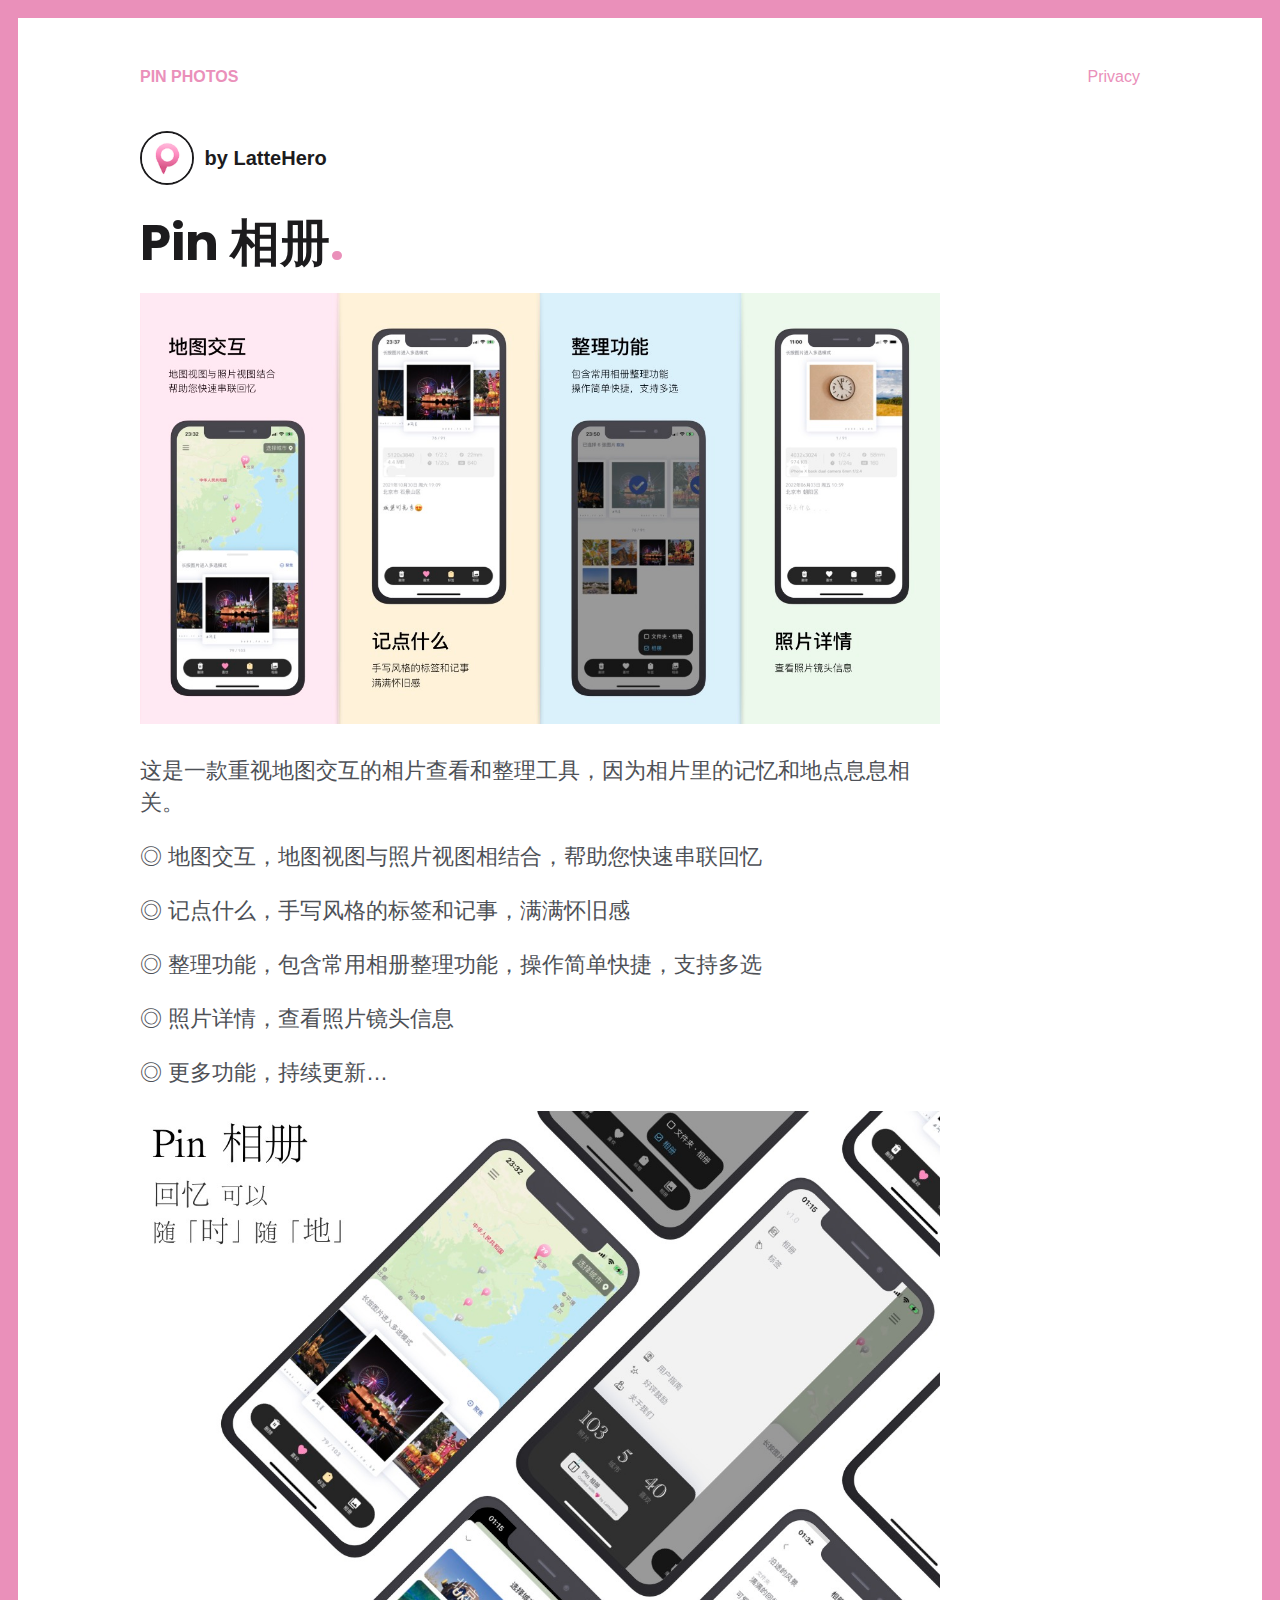
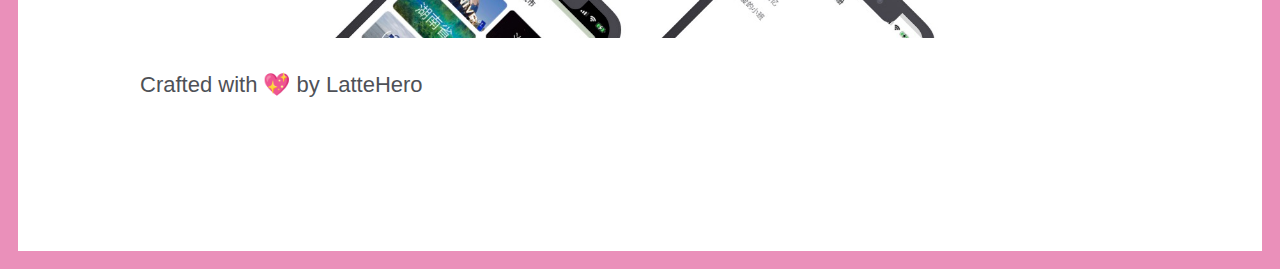
==== index.html @ 7cf43f6b "2022-06-03 0508" ====
<!DOCTYPE html>
<html lang="en">

<head>
	<meta name="generator" content="Hugo 0.84.4" />
  <meta charset="utf-8">
  <meta http-equiv="x-ua-compatible" content="ie=edge">
  <title>Pin 相册 - Pin Photos</title>
  <meta name="viewport" content="width=device-width, initial-scale=1">
  <link rel="icon" href="/favicon.png">

  
  
  <link rel="stylesheet" href="/css/style.min.c9580556a481d213c620ce634b6a5c209f0c7609da5877fe0b130966073b75ce.css">
  

  
    <meta name="description" content="The hallway smelt of boiled cabbage and old rag mats."/>
    <meta property="og:title" content="Pin 相册"/>
    <meta property="og:type" content="website"/>
    <meta property="og:url" content="/"/>
    
    <meta property="og:description" content="The hallway smelt of boiled cabbage and old rag mats."/>
    <meta name="twitter:card" content="summary"/>
    <meta name="twitter:site" content="@zerostaticio"/>
    <meta name="twitter:creator" content="@zerostaticio"/>
  

  <link rel="preconnect" href="https://fonts.gstatic.com">
  <link href="https://fonts.googleapis.com/css2?family=Poppins:wght@400;700&display=swap" rel="stylesheet"> 
</head>




<body class='page frame page-home'>
  <div id="menu-main-mobile" class="menu-main-mobile">
    <ul class="menu">
        
        
            
                <li class="menu-item-privacy">
                    <a href="/pages/privacy/">Privacy</a>
                </li>
            
        
    </ul>
</div>
  <div id="wrapper" class="wrapper">
    <div class='header'>
  <a class="header-logo" href="/">Pin Photos</a>
  <div class="menu-main">
    <ul>
        
        
            <li class="menu-item-privacy">
                <a href="/pages/privacy/">Privacy</a>
            </li>
        
    </ul>
  </div>
  <div id="toggle-menu-main-mobile" class="hamburger-trigger">
    <button class="hamburger">Menu</button>
  </div>
</div>
    

  
    <div class="author author-large">
  <img width="50" class="author-image" src="/images/pinphotos.png" alt="by LatteHero" />
  <span class="author-name">by LatteHero</span>
  <span class="author-title"></span>
</div>
  

  <div class="intro">
    <h2>Pin 相册<span class="dot">.</span></h2>
    <div class="intro-content"><p><img src="images/app-function.jpg" alt=""></p>
<p>这是一款重视地图交互的相片查看和整理工具，因为相片里的记忆和地点息息相关。</p>
<p>◎ 地图交互，地图视图与照片视图相结合，帮助您快速串联回忆</p>
<p>◎ 记点什么，手写风格的标签和记事，满满怀旧感</p>
<p>◎ 整理功能，包含常用相册整理功能，操作简单快捷，支持多选</p>
<p>◎ 照片详情，查看照片镜头信息</p>
<p>◎ 更多功能，持续更新&hellip;</p>
<p><img src="images/app-storyboard.jpg" alt=""></p>
<p>Crafted with 💖 by LatteHero</p>
</div>
  </div>

  


    <div class="footer">
  
</div>
  </div>

  

  

  
  <script type="text/javascript" src="/js/bundle.min.575671c6da23c3563d465f9cfa3d2857fc0239531a2e8ea1fb6812017653b4d7.js"></script>
  

  
  

  
  
  
    
  


</body>
</html>
---- css/style.min.c9580556a481d213c620ce634b6a5c209f0c7609da5877fe0b130966073b75ce.css ----
:root{--font-family-heading:'Poppins', sans-serif;--font-family-paragraph:Helvetica, sans-serif;--font-family-mono:monospace;--base-color:#ffffff;--base-offset-color:#eaeaea;--highlight-color:#EA90BA;--heading-color:#1c1b1d;--text-color:#4e5157}body,html{margin:0;padding:0}ol,ul{margin:0;padding:0;list-style:none}ol li,ul li{list-style:none}h1,h2,h3{margin-top:20px;margin-bottom:20px}.header{display:flex;justify-content:space-between;align-items:center;margin-bottom:30px;font-size:16px}@media(min-width:767px){.header{padding-bottom:5px;margin-bottom:40px}}.header a.header-logo{font-weight:700;text-transform:uppercase;margin-right:30px}.hamburger-trigger{height:30px;display:flex;align-items:center}@media(min-width:992px){.hamburger-trigger{display:none}}.hamburger{border:none;cursor:pointer;outline:none;position:relative;display:block;width:30px;height:20px;background:0 0;border-top:2px solid;border-bottom:2px solid;font-size:0;transition:all .25s ease-in-out;color:var(--highlight-color)}.hamburger:before,.hamburger:after{content:'';display:block;width:100%;height:2px;position:absolute;top:50%;left:50%;background:currentColor;transform:translate(-50%,-50%);transition:transform .25s ease-in-out}.hamburger:hover{opacity:.7}.hamburger.is-active{border-color:transparent;z-index:100;color:var(--base-color)}.hamburger.is-active:hover{opacity:1}.hamburger.is-active:before{transform:translate(-50%,-50%)rotate(45deg)}.hamburger.is-active:after{transform:translate(-50%,-50%)rotate(-45deg)}.footer{margin-top:30px}@media(min-width:767px){.footer{padding-top:40px}}.social-icon{margin-right:10px}.social-icon a{text-decoration:none}.social-icon a:hover{text-decoration:none}.social-icon a:hover img{opacity:.7}a{color:var(--highlight-color);text-decoration:none}a:hover{text-decoration:underline}h1,h2,h3{margin-top:20px;margin-bottom:20px;color:var(--heading-color);font-family:var(--font-family-heading)}p{color:var(--text-color);font-family:var(--font-family-paragraph);font-size:18px;line-height:24px}ol,ul{margin:0;padding:0;list-style:none}ol li,ul li{list-style:none}.content{font-size:18px}.content p{font-size:18px;line-height:1.6;margin:0;padding:0;margin-bottom:20px}.content h1{font-size:40px;line-height:1.6;font-weight:700;margin-top:30px;margin-bottom:20px}.content h1:first-of-type{margin-top:0}.content h2{font-size:28px;line-height:1.4;font-weight:700;margin-top:30px;margin-bottom:20px}.content h2:first-of-type{margin-top:0}@media(min-width:767px){.content h2{font-size:30px;line-height:1.4}}.content h3{font-size:22px;line-height:1.4;font-weight:700;margin-top:30px;margin-bottom:20px}.content ul,.content ol{margin-left:0;margin-top:10px;margin-bottom:20px;list-style:disc}.content ul li,.content ol li{font-size:18px;line-height:20px;margin-bottom:10px;margin-left:0}@media(min-width:767px){.content ul li,.content ol li{margin-left:20px}}@media(min-width:767px){.content ul,.content ol{margin-left:20px}}.content a{text-decoration:underline}.content blockquote{border-left:5px solid var(--highlight-color);margin:30px 0;padding:20px}.content blockquote p{font-size:20px;display:inline;color:var(--color-base-text)}.content img{margin:40px 0;max-width:100%;height:auto}.content figure{margin:2.6rem 0 1.18rem}.content figure img{margin:0}.content figure figcaption{margin-top:10px}.content figure figcaption h4{margin:0;font-size:1rem;font-weight:700}.content figure figcaption p{margin:0}.content code,.content pre{font-family:var(--font-family-monospace)}.content .highlight pre{border-radius:3px;font-size:14px;line-height:18px;padding:30px;overflow:auto;font-family:var(--font-family-monospace)}.dot{color:var(--highlight-color)}.footnotes ol{list-style:decimal}.footnotes ol li{list-style:decimal}.intro{margin-bottom:60px}.intro h1{font-size:48px;line-height:56px;margin-top:0;margin-bottom:30px}@media(min-width:767px){.intro h1{width:80%;font-size:88px;line-height:94px;margin-bottom:50px}}.intro h1 strong{color:var(--highlight-color)}.intro h2{font-size:50px;line-height:56px}@media(min-width:767px){.intro h2{width:80%}}.intro p{font-size:20px;line-height:26px}@media(min-width:767px){.intro p{width:80%;font-size:22px;line-height:32px}}.intro .read-more{font-size:20px;line-height:26px;font-weight:700}@media(min-width:767px){.intro .read-more{font-size:22px;line-height:32px}}.intro img{max-width:100%}.summary{margin-bottom:50px;font-size:18px;line-height:24px}@media(min-width:767px){.summary{margin-bottom:80px;font-size:18px;line-height:26px}}.summary .summary-date{font-weight:700;color:var(--heading-color)}.summary .summary-title{margin:16px 0;width:80%;font-size:34px;line-height:38px}@media(min-width:767px){.summary .summary-title{width:80%;font-size:52px;line-height:58px}}.summary .summary-description{width:80%}.author{margin-top:30px;margin-bottom:30px;color:var(--heading-color)}.author img{width:30px;height:30px;border-radius:50%;display:inline-block;vertical-align:middle;border:2px solid var(--heading-color)}.author .author-name{display:inline-block;vertical-align:middle;font-weight:700;margin-left:5px}.author .author-date{display:inline-block;vertical-align:middle}.author-large{font-size:20px}.author-large img{width:50px;height:50px}.author-large .author-name{display:inline-block;vertical-align:middle;font-weight:700;margin-left:5px}.author-large .author-title{display:inline-block;vertical-align:middle}ul.pagination{margin:0;padding:0;list-style:none;display:flex}ul.pagination li{display:inline-block}ul.pagination li a{display:inline-block;text-decoration:none;padding:5px 8px;border:2px solid var(--heading-color);border-right:none}ul.pagination li:last-of-type a{border-right:2px solid var(--heading-color)}.menu-main{display:none;flex:0}@media(min-width:992px){.menu-main{display:block}}.menu-main>ul{display:flex;align-items:center;justify-content:flex-start}.menu-main>ul>li{margin-right:10px}.menu-main>ul>li>a{display:inline-block;text-decoration:none}.menu-main>ul>li>a:hover{text-decoration:underline}.menu-main>ul>li.active>a{display:inline-block;font-weight:700}.menu-main>ul>li:last-of-type{margin-right:0}.menu-main-mobile{position:fixed;background:var(--highlight-color);top:0;left:0;width:100%;height:100vh;opacity:0;visibility:hidden;transition:opacity .35s,visibility .35s,height .35s;overflow:hidden;display:none;justify-content:center;flex-direction:column}.menu-main-mobile.open{opacity:1;visibility:visible;height:100%;z-index:10;display:flex}.menu-main-mobile.open li{animation:fadeInTop .5s ease forwards;animation-delay:.1s}.menu-main-mobile.open li:nth-of-type(2){animation-delay:.15s}.menu-main-mobile.open li:nth-of-type(3){animation-delay:.2s}.menu-main-mobile.open li:nth-of-type(4){animation-delay:.25s}.menu-main-mobile.open li:nth-of-type(5){animation-delay:.3s}.menu-main-mobile.open li:nth-of-type(6){animation-delay:.35s}.menu-main-mobile ul{font-size:2rem;font-family:var(--font-family-heading);text-align:center;list-style:none;margin:0;flex:0}.menu-main-mobile ul li{display:block;position:relative;opacity:0}.menu-main-mobile ul li a{display:block;position:relative;color:var(--base-color);text-decoration:none}.menu-main-mobile ul li a:hover{opacity:.7}.menu-main-mobile ul li ul.sub-menu{font-size:1.2rem}.hamburger-trigger{height:30px;display:flex;align-items:center}@media(min-width:992px){.hamburger-trigger{display:none}}.hamburger{border:none;cursor:pointer;outline:none;position:relative;display:block;width:30px;height:20px;background:0 0;border-top:2px solid;border-bottom:2px solid;font-size:0;transition:all .25s ease-in-out;color:var(--highlight-color)}.hamburger:before,.hamburger:after{content:'';display:block;width:100%;height:2px;position:absolute;top:50%;left:50%;background:currentColor;transform:translate(-50%,-50%);transition:transform .25s ease-in-out}.hamburger:hover{opacity:.7}.hamburger.is-active{border-color:transparent;z-index:100;color:var(--base-color)}.hamburger.is-active:hover{opacity:1}.hamburger.is-active:before{transform:translate(-50%,-50%)rotate(45deg)}.hamburger.is-active:after{transform:translate(-50%,-50%)rotate(-45deg)}@keyframes fadeInTop{0%{opacity:0;top:20%}100%{opacity:1;top:0}}.highlight{background:#f5f5f5}.highlight .hll{background-color:#ffc}.highlight .c{color:#998;font-style:italic}.highlight .err{color:#a61717;background-color:#e3d2d2}.highlight .k{color:#000;font-weight:700}.highlight .o{color:#000;font-weight:700}.highlight .cm{color:#998;font-style:italic}.highlight .cp{color:#999;font-weight:700;font-style:italic}.highlight .c1{color:#998;font-style:italic}.highlight .cs{color:#999;font-weight:700;font-style:italic}.highlight .gd{color:#000;background-color:#fdd}.highlight .ge{color:#000;font-style:italic}.highlight .gr{color:#a00}.highlight .gh{color:#999}.highlight .gi{color:#000;background-color:#dfd}.highlight .go{color:#888}.highlight .gp{color:#555}.highlight .gs{font-weight:700}.highlight .gu{color:#aaa}.highlight .gt{color:#a00}.highlight .kc{color:#000;font-weight:700}.highlight .kd{color:#000;font-weight:700}.highlight .kn{color:#000;font-weight:700}.highlight .kp{color:#000;font-weight:700}.highlight .kr{color:#000;font-weight:700}.highlight .kt{color:#458;font-weight:700}.highlight .m{color:#099}.highlight .s{color:#d01040}.highlight .na{color:teal}.highlight .nb{color:#0086b3}.highlight .nc{color:#458;font-weight:700}.highlight .no{color:teal}.highlight .nd{color:#3c5d5d;font-weight:700}.highlight .ni{color:purple}.highlight .ne{color:#900;font-weight:700}.highlight .nf{color:#900;font-weight:700}.highlight .nl{color:#900;font-weight:700}.highlight .nn{color:#555}.highlight .nt{color:navy}.highlight .nv{color:teal}.highlight .ow{color:#000;font-weight:700}.highlight .w{color:#bbb}.highlight .mf{color:#099}.highlight .mh{color:#099}.highlight .mi{color:#099}.highlight .mo{color:#099}.highlight .sb{color:#d01040}.highlight .sc{color:#d01040}.highlight .sd{color:#d01040}.highlight .s2{color:#d01040}.highlight .se{color:#d01040}.highlight .sh{color:#d01040}.highlight .si{color:#d01040}.highlight .sx{color:#d01040}.highlight .sr{color:#009926}.highlight .s1{color:#d01040}.highlight .ss{color:#990073}.highlight .bp{color:#999}.highlight .vc{color:teal}.highlight .vg{color:teal}.highlight .vi{color:teal}.highlight .il{color:#099}html,body{box-sizing:border-box}body{background:var(--base-color);font-family:var(--font-family-paragraph);color:var(--text-color);margin:0;padding:20px;overflow-x:hidden}@media(min-width:767px){body{padding:50px}}body.frame{min-height:100vh;border:18px solid var(--highlight-color)}.wrapper{max-width:1000px;margin:0 auto}
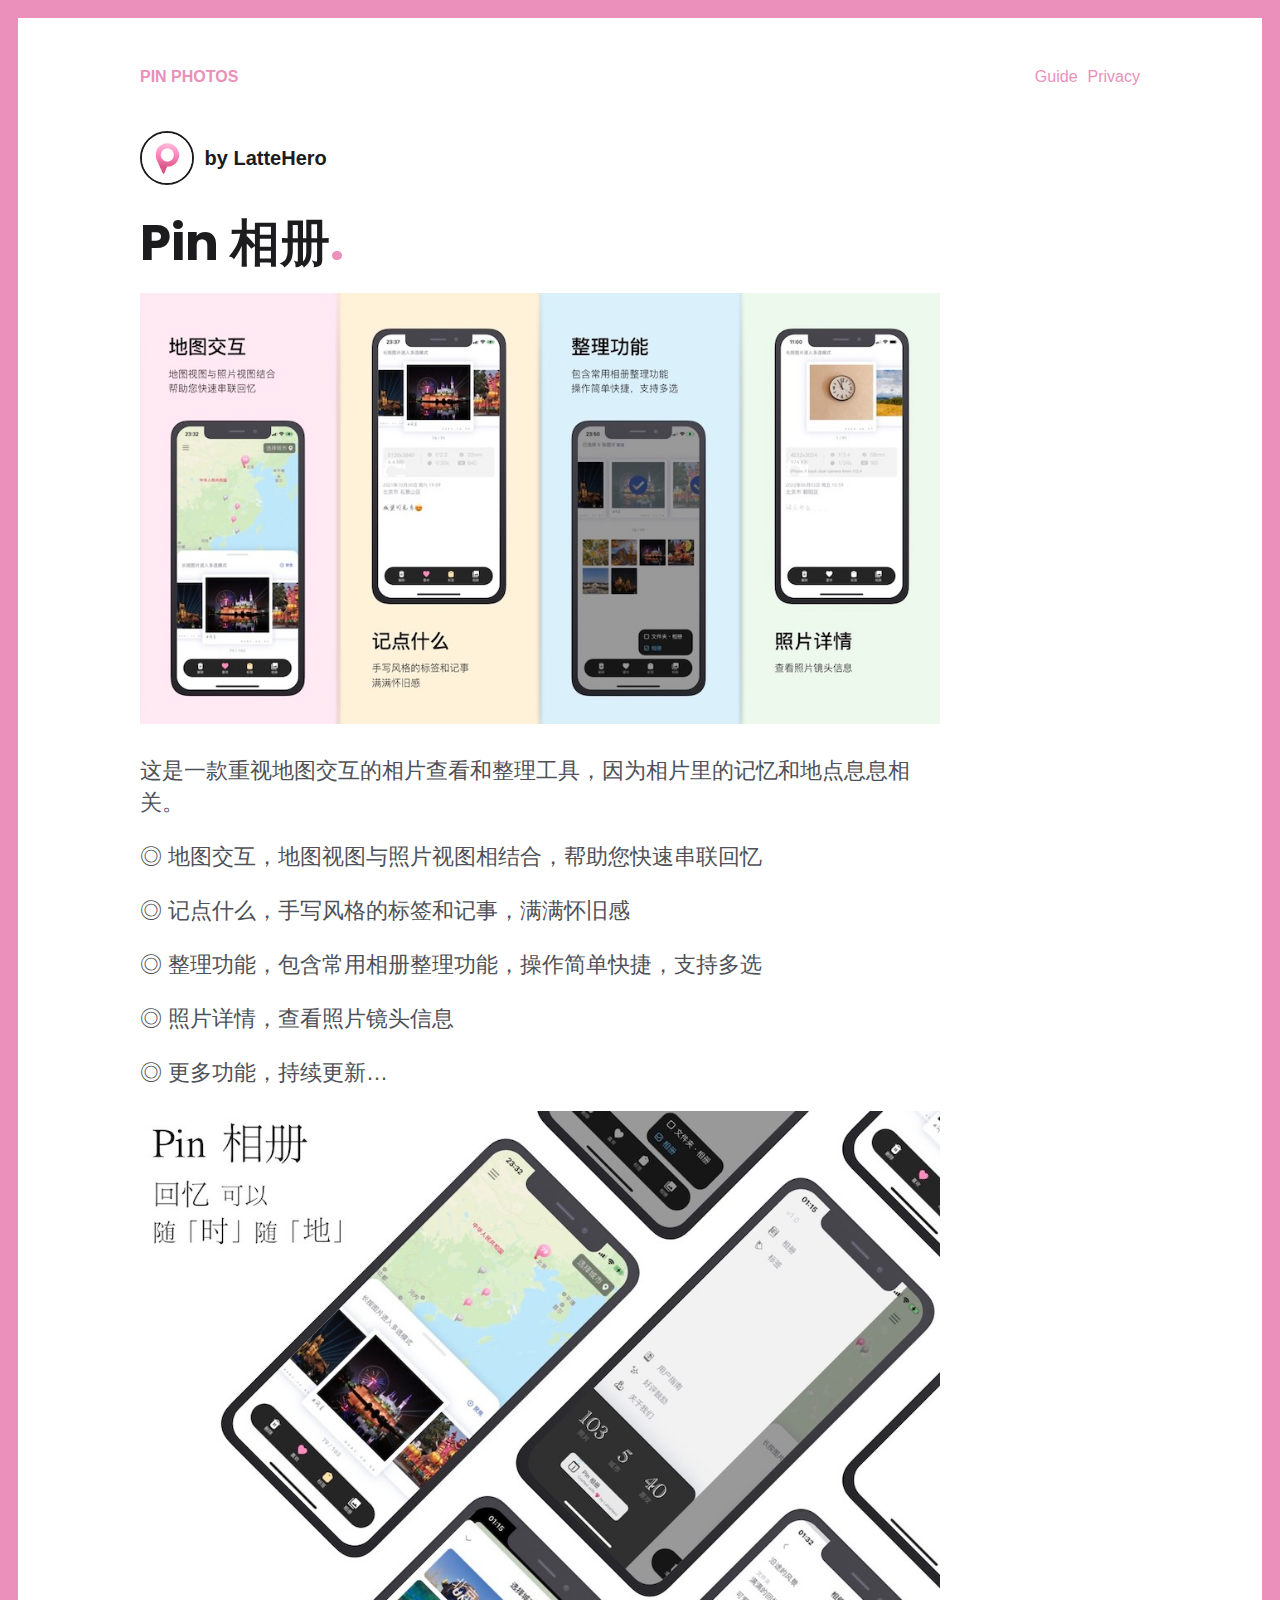
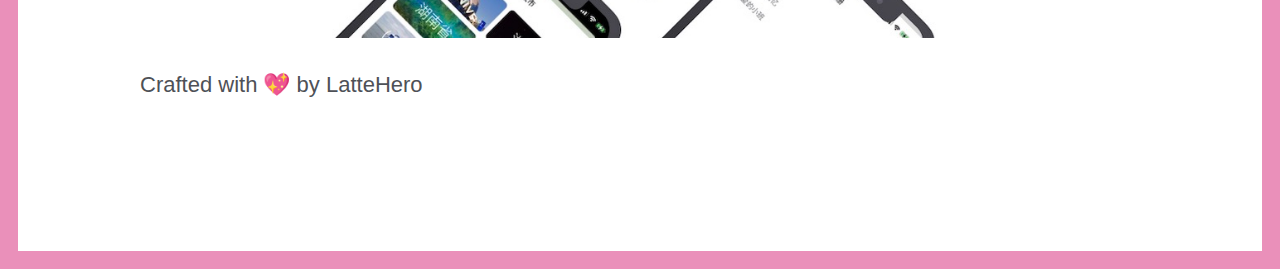
==== commit fef2c3cc: "2022-06-04 1210" ====
--- a/index.html
+++ b/index.html
@@ -39,6 +39,12 @@
         
         
             
+                <li class="menu-item-guide">
+                    <a href="/pages/guide/">Guide</a>
+                </li>
+            
+        
+            
                 <li class="menu-item-privacy">
                     <a href="/pages/privacy/">Privacy</a>
                 </li>
@@ -52,6 +58,10 @@
   <div class="menu-main">
     <ul>
         
+        
+            <li class="menu-item-guide">
+                <a href="/pages/guide/">Guide</a>
+            </li>
         
             <li class="menu-item-privacy">
                 <a href="/pages/privacy/">Privacy</a>
@@ -75,14 +85,14 @@
 
   <div class="intro">
     <h2>Pin 相册<span class="dot">.</span></h2>
-    <div class="intro-content"><p><img src="images/app-function.jpg" alt=""></p>
+    <div class="intro-content"><p><img src="/images/app-function.jpg" alt=""></p>
 <p>这是一款重视地图交互的相片查看和整理工具，因为相片里的记忆和地点息息相关。</p>
 <p>◎ 地图交互，地图视图与照片视图相结合，帮助您快速串联回忆</p>
 <p>◎ 记点什么，手写风格的标签和记事，满满怀旧感</p>
 <p>◎ 整理功能，包含常用相册整理功能，操作简单快捷，支持多选</p>
 <p>◎ 照片详情，查看照片镜头信息</p>
 <p>◎ 更多功能，持续更新&hellip;</p>
-<p><img src="images/app-storyboard.jpg" alt=""></p>
+<p><img src="/images/app-storyboard.jpg" alt=""></p>
 <p>Crafted with 💖 by LatteHero</p>
 </div>
   </div>
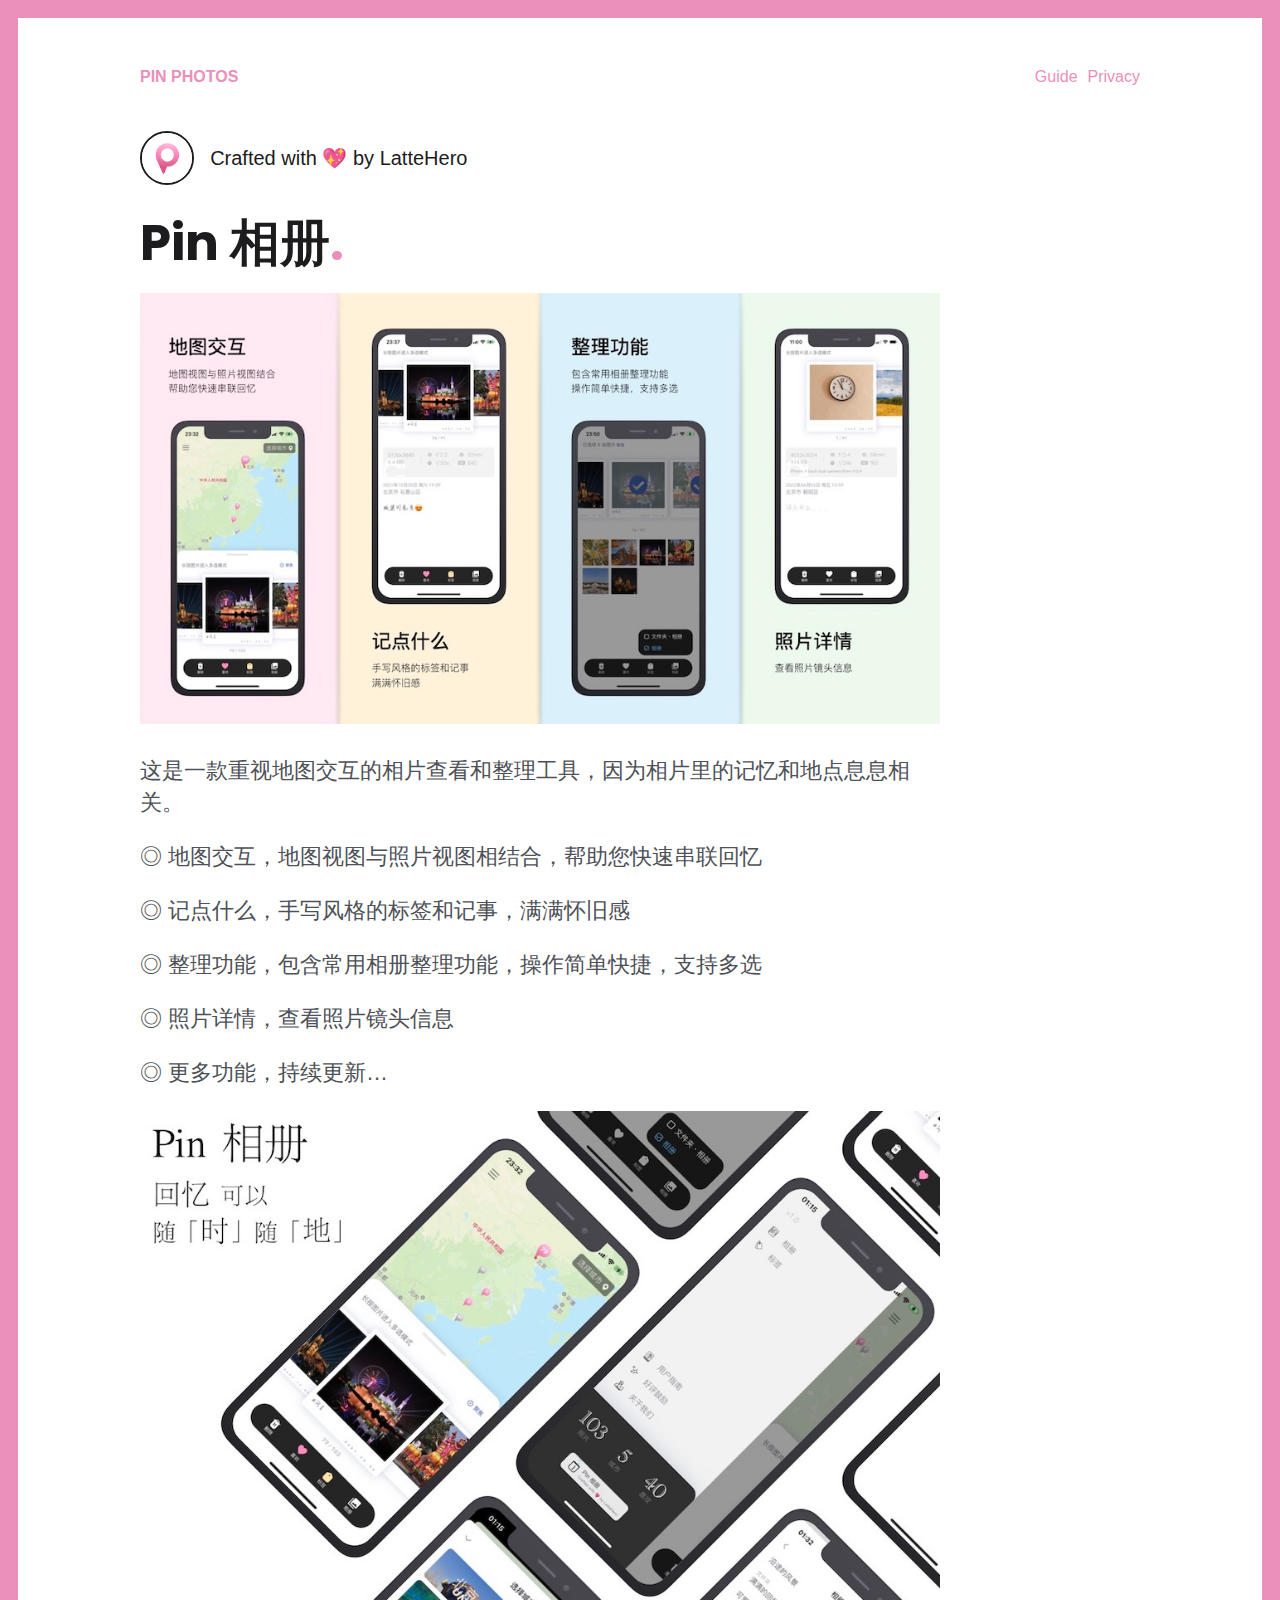
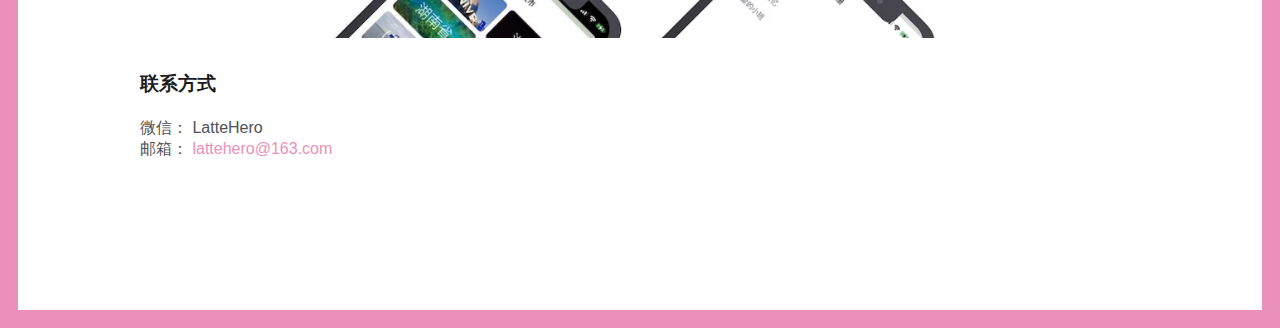
==== commit 2770f32f: "联系方式" ====
--- a/index.html
+++ b/index.html
@@ -15,12 +15,12 @@
   
 
   
-    <meta name="description" content="The hallway smelt of boiled cabbage and old rag mats."/>
+    
     <meta property="og:title" content="Pin 相册"/>
     <meta property="og:type" content="website"/>
     <meta property="og:url" content="/"/>
     
-    <meta property="og:description" content="The hallway smelt of boiled cabbage and old rag mats."/>
+    
     <meta name="twitter:card" content="summary"/>
     <meta name="twitter:site" content="@zerostaticio"/>
     <meta name="twitter:creator" content="@zerostaticio"/>
@@ -77,9 +77,9 @@
 
   
     <div class="author author-large">
-  <img width="50" class="author-image" src="/images/pinphotos.png" alt="by LatteHero" />
-  <span class="author-name">by LatteHero</span>
-  <span class="author-title"></span>
+  <img width="50" class="author-image" src="/images/pinphotos.png" alt="" />
+  <span class="author-name"></span>
+  <span class="author-title">Crafted with 💖 by LatteHero</span>
 </div>
   
 
@@ -93,7 +93,11 @@
 <p>◎ 照片详情，查看照片镜头信息</p>
 <p>◎ 更多功能，持续更新&hellip;</p>
 <p><img src="/images/app-storyboard.jpg" alt=""></p>
-<p>Crafted with 💖 by LatteHero</p>
+<h3 id="联系方式">联系方式</h3>
+<ul>
+<li>微信： LatteHero</li>
+<li>邮箱： <a href="mailto:lattehero@163.com">lattehero@163.com</a></li>
+</ul>
 </div>
   </div>
 
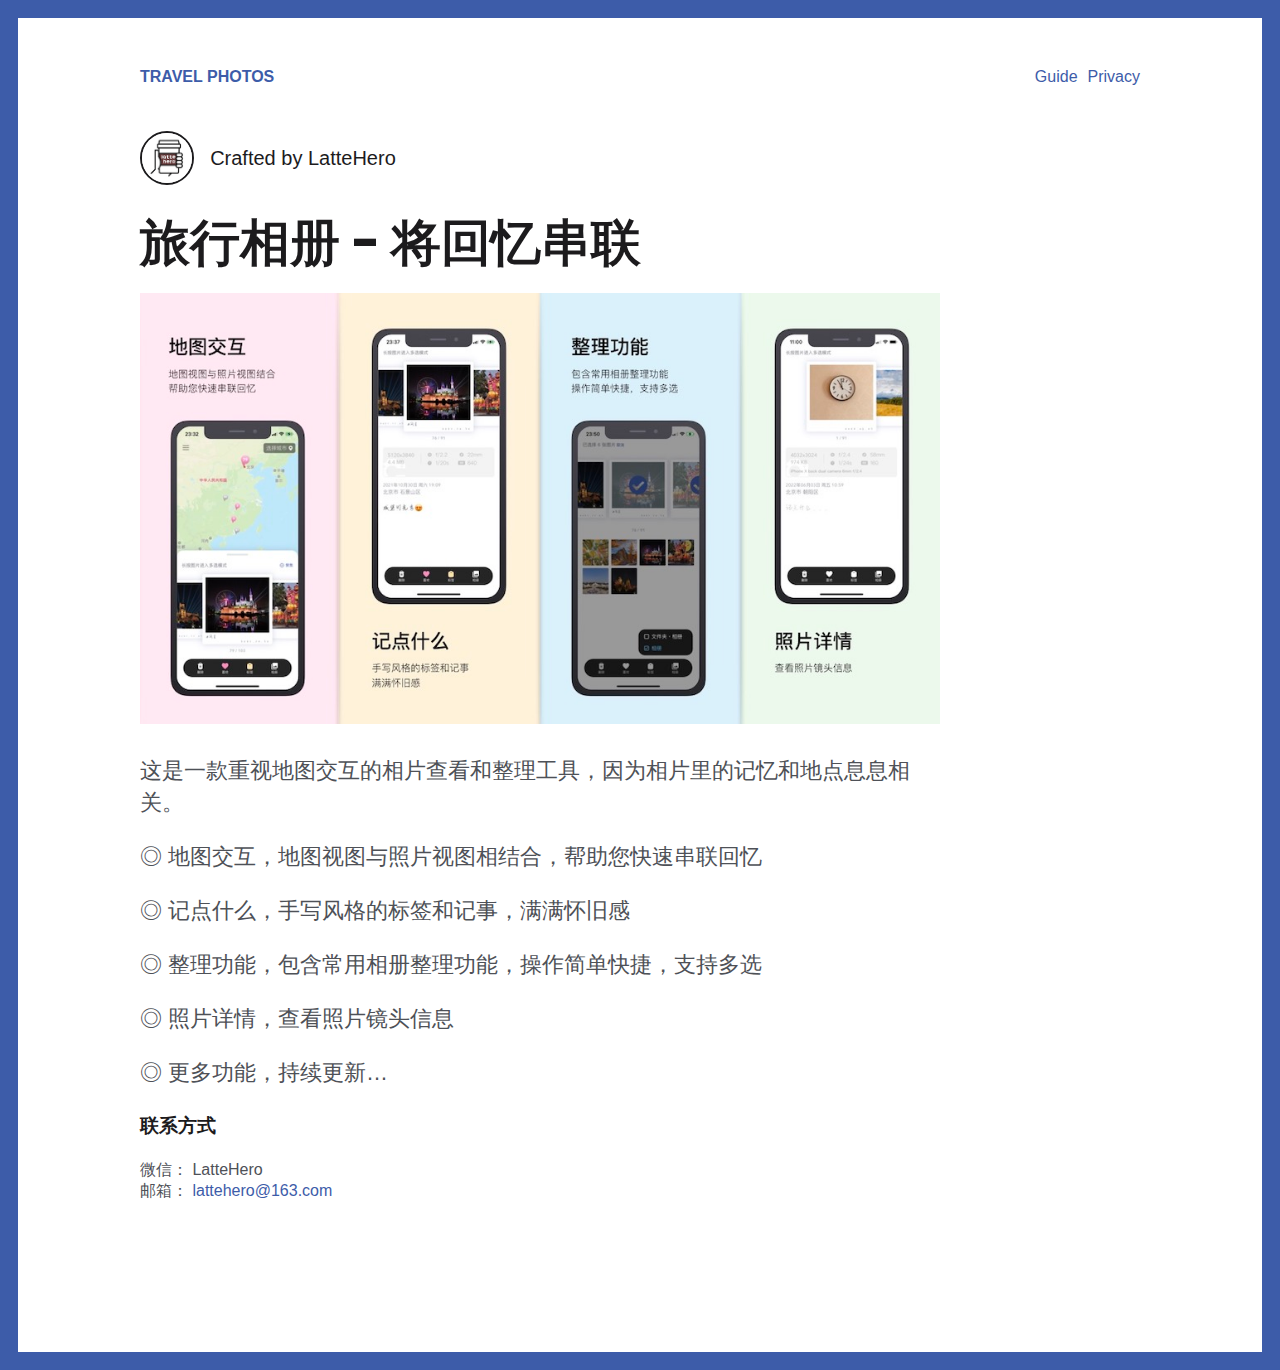
==== commit e72a4395: "更名" ====
--- a/index.html
+++ b/index.html
@@ -2,21 +2,21 @@
 <html lang="en">
 
 <head>
-	<meta name="generator" content="Hugo 0.84.4" />
+	<meta name="generator" content="Hugo 0.101.0" />
   <meta charset="utf-8">
   <meta http-equiv="x-ua-compatible" content="ie=edge">
-  <title>Pin 相册 - Pin Photos</title>
+  <title>旅行相册 - 将回忆串联 - Travel Photos</title>
   <meta name="viewport" content="width=device-width, initial-scale=1">
   <link rel="icon" href="/favicon.png">
 
   
   
-  <link rel="stylesheet" href="/css/style.min.c9580556a481d213c620ce634b6a5c209f0c7609da5877fe0b130966073b75ce.css">
+  <link rel="stylesheet" href="/css/style.min.e1e007ff35f9645e3453c56f263d7bfc08ab852b56ef087a5ab8474ffab0c7c8.css">
   
 
   
     
-    <meta property="og:title" content="Pin 相册"/>
+    <meta property="og:title" content="旅行相册 - 将回忆串联"/>
     <meta property="og:type" content="website"/>
     <meta property="og:url" content="/"/>
     
@@ -54,7 +54,7 @@
 </div>
   <div id="wrapper" class="wrapper">
     <div class='header'>
-  <a class="header-logo" href="/">Pin Photos</a>
+  <a class="header-logo" href="/">Travel Photos</a>
   <div class="menu-main">
     <ul>
         
@@ -77,14 +77,14 @@
 
   
     <div class="author author-large">
-  <img width="50" class="author-image" src="/images/pinphotos.png" alt="" />
+  <img width="50" class="author-image" src="/images/lattehero.png" alt="" />
   <span class="author-name"></span>
-  <span class="author-title">Crafted with 💖 by LatteHero</span>
+  <span class="author-title">Crafted by LatteHero</span>
 </div>
   
 
   <div class="intro">
-    <h2>Pin 相册<span class="dot">.</span></h2>
+    <h2>旅行相册 - 将回忆串联</h2>
     <div class="intro-content"><p><img src="/images/app-function.jpg" alt=""></p>
 <p>这是一款重视地图交互的相片查看和整理工具，因为相片里的记忆和地点息息相关。</p>
 <p>◎ 地图交互，地图视图与照片视图相结合，帮助您快速串联回忆</p>
@@ -92,7 +92,6 @@
 <p>◎ 整理功能，包含常用相册整理功能，操作简单快捷，支持多选</p>
 <p>◎ 照片详情，查看照片镜头信息</p>
 <p>◎ 更多功能，持续更新&hellip;</p>
-<p><img src="/images/app-storyboard.jpg" alt=""></p>
 <h3 id="联系方式">联系方式</h3>
 <ul>
 <li>微信： LatteHero</li>
@@ -114,7 +113,7 @@
   
 
   
-  <script type="text/javascript" src="/js/bundle.min.575671c6da23c3563d465f9cfa3d2857fc0239531a2e8ea1fb6812017653b4d7.js"></script>
+  <script type="text/javascript" src="/js/bundle.min.5993fcb11c07dea925a3fbd58c03c7f1857197c35fccce3aa963a12c0b3c9960.js"></script>
   
 
   
--- a/css/style.min.e1e007ff35f9645e3453c56f263d7bfc08ab852b56ef087a5ab8474ffab0c7c8.css
+++ b/css/style.min.e1e007ff35f9645e3453c56f263d7bfc08ab852b56ef087a5ab8474ffab0c7c8.css
@@ -0,0 +1 @@
+:root{--font-family-heading:'Poppins', sans-serif;--font-family-paragraph:Helvetica, sans-serif;--font-family-mono:monospace;--base-color:#ffffff;--base-offset-color:#eaeaea;--highlight-color:#3D5CA9;--heading-color:#1c1b1d;--text-color:#4e5157}body,html{margin:0;padding:0}ol,ul{margin:0;padding:0;list-style:none}ol li,ul li{list-style:none}h1,h2,h3{margin-top:20px;margin-bottom:20px}.header{display:flex;justify-content:space-between;align-items:center;margin-bottom:30px;font-size:16px}@media(min-width:767px){.header{padding-bottom:5px;margin-bottom:40px}}.header a.header-logo{font-weight:700;text-transform:uppercase;margin-right:30px}.hamburger-trigger{height:30px;display:flex;align-items:center}@media(min-width:992px){.hamburger-trigger{display:none}}.hamburger{border:none;cursor:pointer;outline:none;position:relative;display:block;width:30px;height:20px;background:0 0;border-top:2px solid;border-bottom:2px solid;font-size:0;transition:all .25s ease-in-out;color:var(--highlight-color)}.hamburger:before,.hamburger:after{content:'';display:block;width:100%;height:2px;position:absolute;top:50%;left:50%;background:currentColor;transform:translate(-50%,-50%);transition:transform .25s ease-in-out}.hamburger:hover{opacity:.7}.hamburger.is-active{border-color:transparent;z-index:100;color:var(--base-color)}.hamburger.is-active:hover{opacity:1}.hamburger.is-active:before{transform:translate(-50%,-50%)rotate(45deg)}.hamburger.is-active:after{transform:translate(-50%,-50%)rotate(-45deg)}.footer{margin-top:30px}@media(min-width:767px){.footer{padding-top:40px}}.social-icon{margin-right:10px}.social-icon a{text-decoration:none}.social-icon a:hover{text-decoration:none}.social-icon a:hover img{opacity:.7}a{color:var(--highlight-color);text-decoration:none}a:hover{text-decoration:underline}h1,h2,h3{margin-top:20px;margin-bottom:20px;color:var(--heading-color);font-family:var(--font-family-heading)}p{color:var(--text-color);font-family:var(--font-family-paragraph);font-size:18px;line-height:24px}ol,ul{margin:0;padding:0;list-style:none}ol li,ul li{list-style:none}.content{font-size:18px}.content p{font-size:18px;line-height:1.6;margin:0;padding:0;margin-bottom:20px}.content h1{font-size:40px;line-height:1.6;font-weight:700;margin-top:30px;margin-bottom:20px}.content h1:first-of-type{margin-top:0}.content h2{font-size:28px;line-height:1.4;font-weight:700;margin-top:30px;margin-bottom:20px}.content h2:first-of-type{margin-top:0}@media(min-width:767px){.content h2{font-size:30px;line-height:1.4}}.content h3{font-size:22px;line-height:1.4;font-weight:700;margin-top:30px;margin-bottom:20px}.content ul,.content ol{margin-left:0;margin-top:10px;margin-bottom:20px;list-style:disc}.content ul li,.content ol li{font-size:18px;line-height:20px;margin-bottom:10px;margin-left:0}@media(min-width:767px){.content ul li,.content ol li{margin-left:20px}}@media(min-width:767px){.content ul,.content ol{margin-left:20px}}.content a{text-decoration:underline}.content blockquote{border-left:5px solid var(--highlight-color);margin:30px 0;padding:20px}.content blockquote p{font-size:20px;display:inline;color:var(--color-base-text)}.content img{margin:40px 0;max-width:100%;height:auto}.content figure{margin:2.6rem 0 1.18rem}.content figure img{margin:0}.content figure figcaption{margin-top:10px}.content figure figcaption h4{margin:0;font-size:1rem;font-weight:700}.content figure figcaption p{margin:0}.content code,.content pre{font-family:var(--font-family-monospace)}.content .highlight pre{border-radius:3px;font-size:14px;line-height:18px;padding:30px;overflow:auto;font-family:var(--font-family-monospace)}.dot{color:var(--highlight-color)}.footnotes ol{list-style:decimal}.footnotes ol li{list-style:decimal}.intro{margin-bottom:60px}.intro h1{font-size:48px;line-height:56px;margin-top:0;margin-bottom:30px}@media(min-width:767px){.intro h1{width:80%;font-size:88px;line-height:94px;margin-bottom:50px}}.intro h1 strong{color:var(--highlight-color)}.intro h2{font-size:50px;line-height:56px}@media(min-width:767px){.intro h2{width:80%}}.intro p{font-size:20px;line-height:26px}@media(min-width:767px){.intro p{width:80%;font-size:22px;line-height:32px}}.intro .read-more{font-size:20px;line-height:26px;font-weight:700}@media(min-width:767px){.intro .read-more{font-size:22px;line-height:32px}}.intro img{max-width:100%}.summary{margin-bottom:50px;font-size:18px;line-height:24px}@media(min-width:767px){.summary{margin-bottom:80px;font-size:18px;line-height:26px}}.summary .summary-date{font-weight:700;color:var(--heading-color)}.summary .summary-title{margin:16px 0;width:80%;font-size:34px;line-height:38px}@media(min-width:767px){.summary .summary-title{width:80%;font-size:52px;line-height:58px}}.summary .summary-description{width:80%}.author{margin-top:30px;margin-bottom:30px;color:var(--heading-color)}.author img{width:30px;height:30px;border-radius:50%;display:inline-block;vertical-align:middle;border:2px solid var(--heading-color)}.author .author-name{display:inline-block;vertical-align:middle;font-weight:700;margin-left:5px}.author .author-date{display:inline-block;vertical-align:middle}.author-large{font-size:20px}.author-large img{width:50px;height:50px}.author-large .author-name{display:inline-block;vertical-align:middle;font-weight:700;margin-left:5px}.author-large .author-title{display:inline-block;vertical-align:middle}ul.pagination{margin:0;padding:0;list-style:none;display:flex}ul.pagination li{display:inline-block}ul.pagination li a{display:inline-block;text-decoration:none;padding:5px 8px;border:2px solid var(--heading-color);border-right:none}ul.pagination li:last-of-type a{border-right:2px solid var(--heading-color)}.menu-main{display:none;flex:0}@media(min-width:992px){.menu-main{display:block}}.menu-main>ul{display:flex;align-items:center;justify-content:flex-start}.menu-main>ul>li{margin-right:10px}.menu-main>ul>li>a{display:inline-block;text-decoration:none}.menu-main>ul>li>a:hover{text-decoration:underline}.menu-main>ul>li.active>a{display:inline-block;font-weight:700}.menu-main>ul>li:last-of-type{margin-right:0}.menu-main-mobile{position:fixed;background:var(--highlight-color);top:0;left:0;width:100%;height:100vh;opacity:0;visibility:hidden;transition:opacity .35s,visibility .35s,height .35s;overflow:hidden;display:none;justify-content:center;flex-direction:column}.menu-main-mobile.open{opacity:1;visibility:visible;height:100%;z-index:10;display:flex}.menu-main-mobile.open li{animation:fadeInTop .5s ease forwards;animation-delay:.1s}.menu-main-mobile.open li:nth-of-type(2){animation-delay:.15s}.menu-main-mobile.open li:nth-of-type(3){animation-delay:.2s}.menu-main-mobile.open li:nth-of-type(4){animation-delay:.25s}.menu-main-mobile.open li:nth-of-type(5){animation-delay:.3s}.menu-main-mobile.open li:nth-of-type(6){animation-delay:.35s}.menu-main-mobile ul{font-size:2rem;font-family:var(--font-family-heading);text-align:center;list-style:none;margin:0;flex:0}.menu-main-mobile ul li{display:block;position:relative;opacity:0}.menu-main-mobile ul li a{display:block;position:relative;color:var(--base-color);text-decoration:none}.menu-main-mobile ul li a:hover{opacity:.7}.menu-main-mobile ul li ul.sub-menu{font-size:1.2rem}.hamburger-trigger{height:30px;display:flex;align-items:center}@media(min-width:992px){.hamburger-trigger{display:none}}.hamburger{border:none;cursor:pointer;outline:none;position:relative;display:block;width:30px;height:20px;background:0 0;border-top:2px solid;border-bottom:2px solid;font-size:0;transition:all .25s ease-in-out;color:var(--highlight-color)}.hamburger:before,.hamburger:after{content:'';display:block;width:100%;height:2px;position:absolute;top:50%;left:50%;background:currentColor;transform:translate(-50%,-50%);transition:transform .25s ease-in-out}.hamburger:hover{opacity:.7}.hamburger.is-active{border-color:transparent;z-index:100;color:var(--base-color)}.hamburger.is-active:hover{opacity:1}.hamburger.is-active:before{transform:translate(-50%,-50%)rotate(45deg)}.hamburger.is-active:after{transform:translate(-50%,-50%)rotate(-45deg)}@keyframes fadeInTop{0%{opacity:0;top:20%}100%{opacity:1;top:0}}.highlight{background:#f5f5f5}.highlight .hll{background-color:#ffc}.highlight .c{color:#998;font-style:italic}.highlight .err{color:#a61717;background-color:#e3d2d2}.highlight .k{color:#000;font-weight:700}.highlight .o{color:#000;font-weight:700}.highlight .cm{color:#998;font-style:italic}.highlight .cp{color:#999;font-weight:700;font-style:italic}.highlight .c1{color:#998;font-style:italic}.highlight .cs{color:#999;font-weight:700;font-style:italic}.highlight .gd{color:#000;background-color:#fdd}.highlight .ge{color:#000;font-style:italic}.highlight .gr{color:#a00}.highlight .gh{color:#999}.highlight .gi{color:#000;background-color:#dfd}.highlight .go{color:#888}.highlight .gp{color:#555}.highlight .gs{font-weight:700}.highlight .gu{color:#aaa}.highlight .gt{color:#a00}.highlight .kc{color:#000;font-weight:700}.highlight .kd{color:#000;font-weight:700}.highlight .kn{color:#000;font-weight:700}.highlight .kp{color:#000;font-weight:700}.highlight .kr{color:#000;font-weight:700}.highlight .kt{color:#458;font-weight:700}.highlight .m{color:#099}.highlight .s{color:#d01040}.highlight .na{color:teal}.highlight .nb{color:#0086b3}.highlight .nc{color:#458;font-weight:700}.highlight .no{color:teal}.highlight .nd{color:#3c5d5d;font-weight:700}.highlight .ni{color:purple}.highlight .ne{color:#900;font-weight:700}.highlight .nf{color:#900;font-weight:700}.highlight .nl{color:#900;font-weight:700}.highlight .nn{color:#555}.highlight .nt{color:navy}.highlight .nv{color:teal}.highlight .ow{color:#000;font-weight:700}.highlight .w{color:#bbb}.highlight .mf{color:#099}.highlight .mh{color:#099}.highlight .mi{color:#099}.highlight .mo{color:#099}.highlight .sb{color:#d01040}.highlight .sc{color:#d01040}.highlight .sd{color:#d01040}.highlight .s2{color:#d01040}.highlight .se{color:#d01040}.highlight .sh{color:#d01040}.highlight .si{color:#d01040}.highlight .sx{color:#d01040}.highlight .sr{color:#009926}.highlight .s1{color:#d01040}.highlight .ss{color:#990073}.highlight .bp{color:#999}.highlight .vc{color:teal}.highlight .vg{color:teal}.highlight .vi{color:teal}.highlight .il{color:#099}html,body{box-sizing:border-box}body{background:var(--base-color);font-family:var(--font-family-paragraph);color:var(--text-color);margin:0;padding:20px;overflow-x:hidden}@media(min-width:767px){body{padding:50px}}body.frame{min-height:100vh;border:18px solid var(--highlight-color)}.wrapper{max-width:1000px;margin:0 auto}